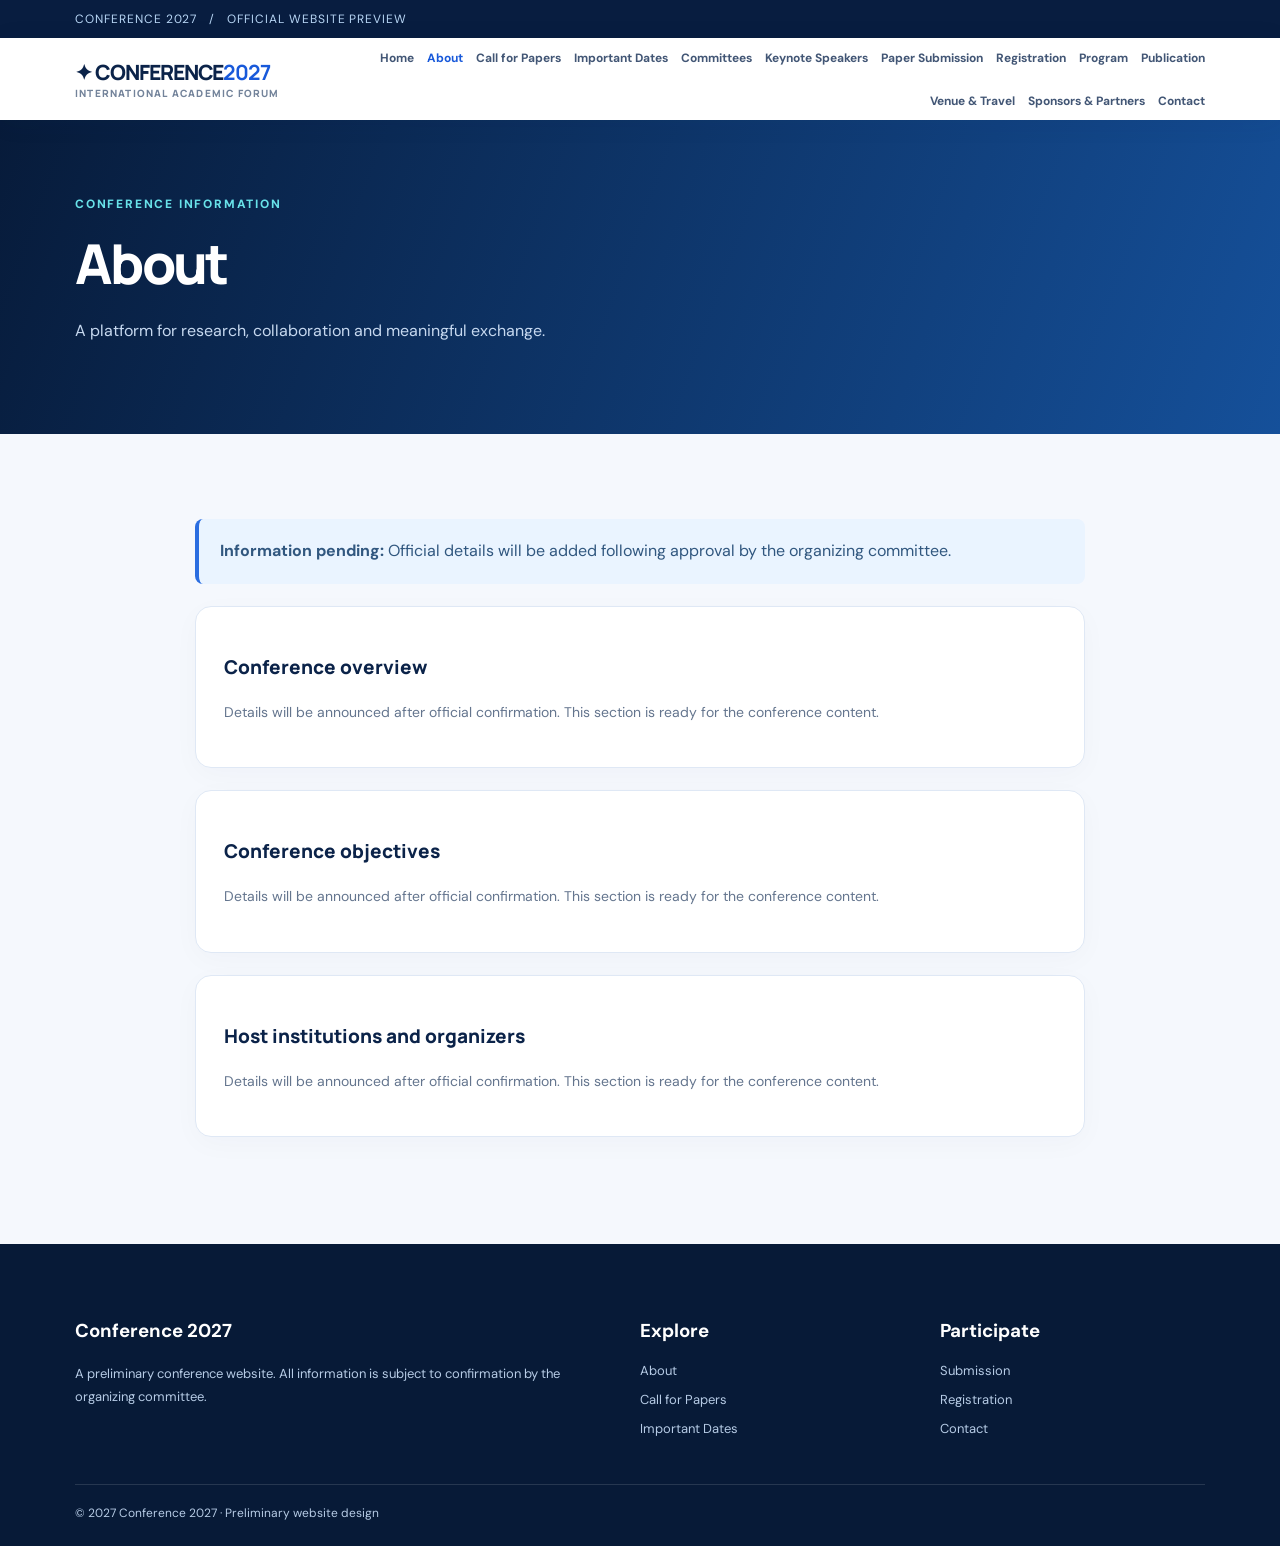
==== about.html @ 07a63df8 "Add conference website: about.html" ====
<!doctype html><html lang="en"><head><meta charset="utf-8"><meta name="viewport" content="width=device-width,initial-scale=1"><meta name="description" content="Upcoming international academic conference 2027."><title>About | Conference 2027</title><link rel="stylesheet" href="assets/style.css"></head><body><div class="strip"><div class="container">CONFERENCE 2027 &nbsp; / &nbsp; OFFICIAL WEBSITE PREVIEW</div></div><header><div class="container head"><a class="brand" href="index.html">✦ CONFERENCE<b>2027</b><small>INTERNATIONAL ACADEMIC FORUM</small></a><button class="menu" aria-label="Toggle menu">☰ Menu</button><nav><a href="index.html">Home</a><a href="about.html">About</a><a href="cfp.html">Call for Papers</a><a href="dates.html">Important Dates</a><a href="committees.html">Committees</a><a href="keynotes.html">Keynote Speakers</a><a href="submission.html">Paper Submission</a><a href="registration.html">Registration</a><a href="program.html">Program</a><a href="publication.html">Publication</a><a href="venue.html">Venue & Travel</a><a href="sponsors.html">Sponsors & Partners</a><a href="contact.html">Contact</a></nav></div></header><section class="pagehead"><div class="container"><span class="eyebrow">Conference information</span><h1>About</h1><p>A platform for research, collaboration and meaningful exchange.</p></div></section><main class="section soft"><div class="container content"><div class="notice"><b>Information pending:</b> Official details will be added following approval by the organizing committee.</div><section class="panel"><h3>Conference overview</h3><p>Details will be announced after official confirmation. This section is ready for the conference content.</p></section><section class="panel"><h3>Conference objectives</h3><p>Details will be announced after official confirmation. This section is ready for the conference content.</p></section><section class="panel"><h3>Host institutions and organizers</h3><p>Details will be announced after official confirmation. This section is ready for the conference content.</p></section></div></main><footer><div class="container"><div class="cols"><div><h3>Conference 2027</h3><p>A preliminary conference website. All information is subject to confirmation by the organizing committee.</p></div><div><h3>Explore</h3><a href="about.html">About</a><a href="cfp.html">Call for Papers</a><a href="dates.html">Important Dates</a></div><div><h3>Participate</h3><a href="submission.html">Submission</a><a href="registration.html">Registration</a><a href="contact.html">Contact</a></div></div><div class="copyright">© 2027 Conference 2027 · Preliminary website design</div></div></footer><script src="assets/main.js"></script></body></html>
---- assets/style.css ----
@import url('https://fonts.googleapis.com/css2?family=DM+Sans:wght@400;500;600;700;800&family=Manrope:wght@400;600;700;800&display=swap');:root{--ink:#0b2349;--blue:#1859da;--muted:#657792}*{box-sizing:border-box}body{margin:0;color:var(--ink);font-family:'DM Sans',Arial,sans-serif}a{text-decoration:none;color:inherit}.container{max-width:1180px;margin:auto;padding:0 25px}.strip{background:#081d40;color:#b8d6f5;padding:11px 0;font-size:12px;letter-spacing:.08em;text-transform:uppercase}header{background:white;position:sticky;top:0;z-index:10;box-shadow:0 3px 25px #102c5410}.head{display:flex;align-items:center;justify-content:space-between;min-height:82px;gap:22px}.brand{font:800 21px Manrope,Arial,sans-serif;letter-spacing:-.05em;white-space:nowrap}.brand b{color:var(--blue)}.brand small{display:block;color:#73839a;font-size:10px;letter-spacing:.12em}nav{display:flex;flex-wrap:wrap;justify-content:flex-end;gap:13px}nav a{font-size:12px;font-weight:700;color:#425675;padding:7px 0}nav a:hover,nav a.active{color:var(--blue)}.menu{display:none;border:0;background:#e8f2ff;padding:11px;border-radius:9px}.hero{background:radial-gradient(circle at 90% 10%,#225ca9,transparent 45%),linear-gradient(115deg,#071832,#103c78);color:#fff;position:relative;overflow:hidden}.hero:after{content:'';position:absolute;right:-100px;top:-140px;width:570px;height:570px;border:1px solid #ffffff33;border-radius:50%;box-shadow:0 0 0 85px #ffffff08,0 0 0 170px #ffffff07;pointer-events:none}.hero .container{position:relative;z-index:1;padding-top:105px;padding-bottom:115px}.eyebrow{font-size:12px;letter-spacing:.15em;text-transform:uppercase;font-weight:800;color:#68e2e9}.hero h1{font:800 clamp(43px,6vw,76px)/1.1 Manrope,Arial,sans-serif;letter-spacing:-.055em;max-width:850px;margin:23px 0}.hero h1 em{color:#61e4eb;font-style:normal}.hero p{font-size:18px;line-height:1.8;max-width:680px;color:#c9daf1}.btn{display:inline-block;padding:15px 22px;background:#55e0e5;color:#082146;font-weight:800;border-radius:10px;margin:18px 10px 0 0;font-size:13px}.btn.secondary{background:transparent;color:#fff;border:1px solid #779ac6}.stats{display:grid;grid-template-columns:repeat(3,1fr);background:#fff;border-radius:16px;box-shadow:0 20px 50px #092e5d1b;position:relative;margin-top:-43px;overflow:hidden}.stats div{padding:25px;border-right:1px solid #e5ebf4}.stats small{display:block;text-transform:uppercase;color:#7b8ca6;font-size:11px;font-weight:800;letter-spacing:.1em}.stats strong{display:block;margin-top:9px;font-size:19px}.section{padding:85px 0}.soft{background:#f5f8fd}.section h2{font:800 clamp(30px,4vw,44px) Manrope,Arial,sans-serif;letter-spacing:-.045em;margin:10px 0 16px}.lead{color:var(--muted);line-height:1.85;max-width:770px}.grid{display:grid;grid-template-columns:repeat(3,1fr);gap:20px;margin-top:35px}.card,.panel{background:#fff;border:1px solid #dfe8f5;border-radius:16px;padding:28px;box-shadow:0 7px 28px #112c4a07}.card .icon{display:grid;place-items:center;width:45px;height:45px;background:#eaf3ff;color:#185bd2;border-radius:12px;font-weight:800}.card h3,.panel h3{font:800 19px Manrope,Arial,sans-serif}.card p,.panel p,.panel li{font-size:14px;line-height:1.9;color:#64758e}.card a{color:var(--blue);font-size:13px;font-weight:800}.pagehead{background:linear-gradient(110deg,#071b3a,#15509a);color:white;padding:72px 0}.pagehead h1{font:800 clamp(35px,5vw,55px) Manrope,Arial,sans-serif;letter-spacing:-.05em;margin:12px 0}.pagehead p{color:#c7d9f0;line-height:1.8}.content{max-width:940px}.panel{margin:22px 0}.notice{background:#eaf4ff;border-left:4px solid #2a6de0;padding:18px 21px;border-radius:8px;color:#31577f;line-height:1.8}footer{background:#071a37;color:#b6cbe5;padding:55px 0 25px}footer .cols{display:grid;grid-template-columns:2fr 1fr 1fr;gap:35px}footer h3{color:white}footer a{display:block;margin:12px 0;font-size:13px}footer p{line-height:1.8;font-size:13px}.copyright{border-top:1px solid #ffffff20;margin-top:35px;padding-top:20px;font-size:12px}@media(max-width:900px){.menu{display:block}nav{display:none;position:absolute;top:82px;left:0;right:0;padding:20px;background:#fff;box-shadow:0 15px 25px #112c4a25}nav.open{display:grid;grid-template-columns:repeat(2,1fr)}.grid{grid-template-columns:repeat(2,1fr)}}@media(max-width:600px){.grid,.stats,footer .cols{grid-template-columns:1fr}.stats div{border-bottom:1px solid #e5ebf4}.hero .container{padding-top:75px;padding-bottom:95px}.section{padding:60px 0}.container{padding:0 18px}}
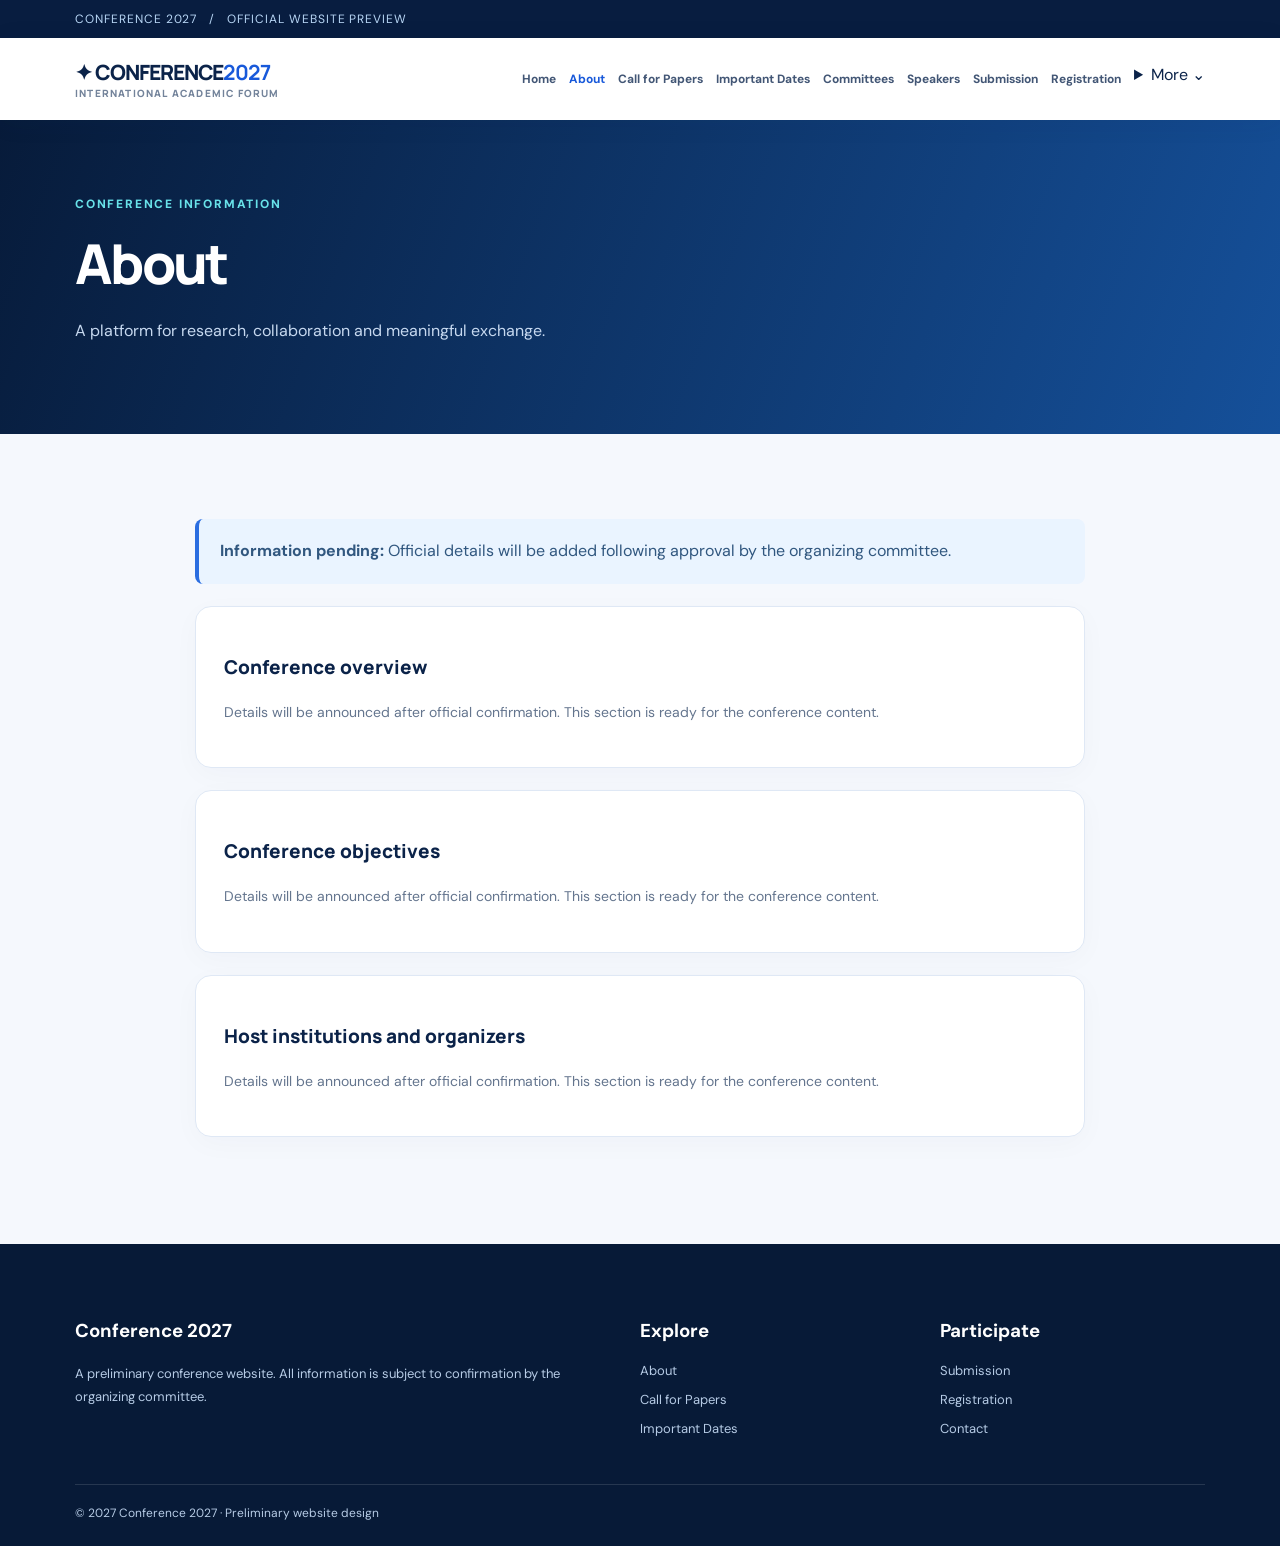
==== commit 6d90498e: "Refine conference header and research network hero" ====
--- a/about.html
+++ b/about.html
@@ -1 +1 @@
-<!doctype html><html lang="en"><head><meta charset="utf-8"><meta name="viewport" content="width=device-width,initial-scale=1"><meta name="description" content="Upcoming international academic conference 2027."><title>About | Conference 2027</title><link rel="stylesheet" href="assets/style.css"></head><body><div class="strip"><div class="container">CONFERENCE 2027 &nbsp; / &nbsp; OFFICIAL WEBSITE PREVIEW</div></div><header><div class="container head"><a class="brand" href="index.html">✦ CONFERENCE<b>2027</b><small>INTERNATIONAL ACADEMIC FORUM</small></a><button class="menu" aria-label="Toggle menu">☰ Menu</button><nav><a href="index.html">Home</a><a href="about.html">About</a><a href="cfp.html">Call for Papers</a><a href="dates.html">Important Dates</a><a href="committees.html">Committees</a><a href="keynotes.html">Keynote Speakers</a><a href="submission.html">Paper Submission</a><a href="registration.html">Registration</a><a href="program.html">Program</a><a href="publication.html">Publication</a><a href="venue.html">Venue & Travel</a><a href="sponsors.html">Sponsors & Partners</a><a href="contact.html">Contact</a></nav></div></header><section class="pagehead"><div class="container"><span class="eyebrow">Conference information</span><h1>About</h1><p>A platform for research, collaboration and meaningful exchange.</p></div></section><main class="section soft"><div class="container content"><div class="notice"><b>Information pending:</b> Official details will be added following approval by the organizing committee.</div><section class="panel"><h3>Conference overview</h3><p>Details will be announced after official confirmation. This section is ready for the conference content.</p></section><section class="panel"><h3>Conference objectives</h3><p>Details will be announced after official confirmation. This section is ready for the conference content.</p></section><section class="panel"><h3>Host institutions and organizers</h3><p>Details will be announced after official confirmation. This section is ready for the conference content.</p></section></div></main><footer><div class="container"><div class="cols"><div><h3>Conference 2027</h3><p>A preliminary conference website. All information is subject to confirmation by the organizing committee.</p></div><div><h3>Explore</h3><a href="about.html">About</a><a href="cfp.html">Call for Papers</a><a href="dates.html">Important Dates</a></div><div><h3>Participate</h3><a href="submission.html">Submission</a><a href="registration.html">Registration</a><a href="contact.html">Contact</a></div></div><div class="copyright">© 2027 Conference 2027 · Preliminary website design</div></div></footer><script src="assets/main.js"></script></body></html>+<!doctype html><html lang="en"><head><meta charset="utf-8"><meta name="viewport" content="width=device-width,initial-scale=1"><meta name="description" content="Upcoming international academic conference 2027."><title>About | Conference 2027</title><link rel="stylesheet" href="assets/style.css"></head><body><div class="strip"><div class="container">CONFERENCE 2027 &nbsp; / &nbsp; OFFICIAL WEBSITE PREVIEW</div></div><header><div class="container head"><a class="brand" href="index.html">✦ CONFERENCE<b>2027</b><small>INTERNATIONAL ACADEMIC FORUM</small></a><button class="menu" aria-label="Toggle menu">☰ Menu</button><nav aria-label="Main navigation"><a href="index.html">Home</a><a href="about.html">About</a><a href="cfp.html">Call for Papers</a><a href="dates.html">Important Dates</a><a href="committees.html">Committees</a><a href="keynotes.html">Speakers</a><a href="submission.html">Submission</a><a href="registration.html">Registration</a><details class="more-nav"><summary>More <span aria-hidden="true">⌄</span></summary><div class="more-links"><a href="program.html">Program</a><a href="publication.html">Publication</a><a href="venue.html">Venue & Travel</a><a href="sponsors.html">Sponsors & Partners</a><a href="contact.html">Contact</a></div></details></nav></div></header><section class="pagehead"><div class="container"><span class="eyebrow">Conference information</span><h1>About</h1><p>A platform for research, collaboration and meaningful exchange.</p></div></section><main class="section soft"><div class="container content"><div class="notice"><b>Information pending:</b> Official details will be added following approval by the organizing committee.</div><section class="panel"><h3>Conference overview</h3><p>Details will be announced after official confirmation. This section is ready for the conference content.</p></section><section class="panel"><h3>Conference objectives</h3><p>Details will be announced after official confirmation. This section is ready for the conference content.</p></section><section class="panel"><h3>Host institutions and organizers</h3><p>Details will be announced after official confirmation. This section is ready for the conference content.</p></section></div></main><footer><div class="container"><div class="cols"><div><h3>Conference 2027</h3><p>A preliminary conference website. All information is subject to confirmation by the organizing committee.</p></div><div><h3>Explore</h3><a href="about.html">About</a><a href="cfp.html">Call for Papers</a><a href="dates.html">Important Dates</a></div><div><h3>Participate</h3><a href="submission.html">Submission</a><a href="registration.html">Registration</a><a href="contact.html">Contact</a></div></div><div class="copyright">© 2027 Conference 2027 · Preliminary website design</div></div></footer><script src="assets/main.js"></script></body></html>
